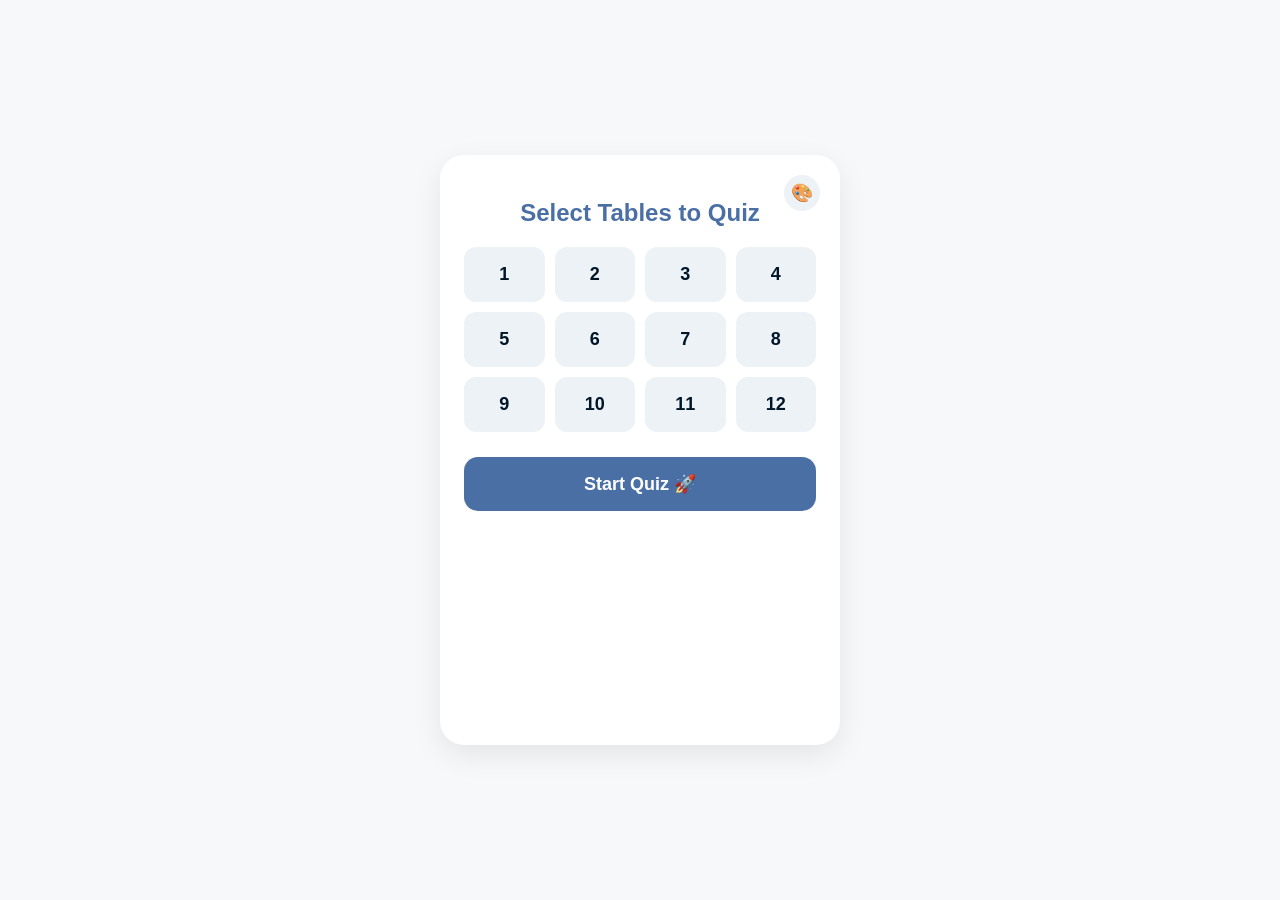
==== index.html @ 1abe31d7 "Add files via upload" ====
<!DOCTYPE html>
<html lang="en">
<head>
    <meta charset="UTF-8">
    <meta name="viewport" content="width=device-width, initial-scale=1.0, maximum-scale=1.0, user-scalable=no">
    <title>Math Mastery Pro</title>
    <style>
        :root {
            --primary: #4a6fa5;
            --success: #2ec4b6;
            --danger: #e71d36;
            --warning: #ff9f1c;
            --dark: #011627;
            --light: #f6f8fa;
            --card-bg: white;
            --text-color: #011627;
            --tile-bg: #edf2f7;
            --tile-text: #011627;
        }

        [data-theme="sunset"] {
            --primary: #e63946;
            --success: #2ec4b6;
            --warning: #ffb703;
            --light: #fae1dd;
            --card-bg: #ffffff;
            --text-color: #2b2d42;
            --tile-bg: #fcd5ce;
            --tile-text: #2b2d42;
        }

        [data-theme="forest"] {
            --primary: #2a9d8f;
            --success: #4bb543;
            --warning: #e9c46a;
            --light: #e8f5e9;
            --card-bg: #ffffff;
            --text-color: #1b4332;
            --tile-bg: #d8f3dc;
            --tile-text: #1b4332;
        }

        [data-theme="dark"] {
            --primary: #bb86fc;
            --success: #03dac6;
            --danger: #cf6679;
            --warning: #f48fb1;
            --light: #121212;
            --card-bg: #1e1e1e;
            --text-color: #ffffff;
            --tile-bg: #333333;
            --tile-text: #ffffff;
        }

        * {
            box-sizing: border-box;
            font-family: -apple-system, BlinkMacSystemFont, "Segoe UI", Roboto, sans-serif;
            margin: 0;
            padding: 0;
            -webkit-tap-highlight-color: transparent;
            transition: background-color 0.3s ease, color 0.3s ease;
        }

        body {
            background-color: var(--light);
            color: var(--text-color);
            display: flex;
            justify-content: center;
            align-items: center;
            min-height: 100vh;
            padding: 15px;
            overflow: hidden;
        }

        .app-container {
            background: var(--card-bg);
            width: 100%;
            max-width: 400px;
            border-radius: 24px;
            box-shadow: 0 10px 30px rgba(0,0,0,0.08);
            padding: 24px;
            position: relative;
            min-height: 590px;
            display: flex;
            flex-direction: column;
        }
    </style>
</head>
<head>
    <style>
        .header-menu {
            position: absolute;
            top: 20px;
            right: 20px;
            z-index: 100;
        }

        .menu-btn {
            background: var(--tile-bg);
            border: none;
            width: 36px;
            height: 36px;
            border-radius: 50%;
            font-size: 18px;
            cursor: pointer;
            display: flex;
            align-items: center;
            justify-content: center;
        }

        .dropdown-content {
            display: none;
            position: absolute;
            right: 0;
            top: 42px;
            background-color: var(--card-bg);
            min-width: 160px;
            box-shadow: 0px 8px 16px rgba(0,0,0,0.15);
            border-radius: 12px;
            overflow: hidden;
            border: 1px solid var(--tile-bg);
            z-index: 110;
        }

        .dropdown-content button {
            color: var(--text-color);
            padding: 12px 16px;
            display: block;
            background: none;
            border: none;
            width: 100%;
            text-align: left;
            font-size: 14px;
            cursor: pointer;
        }

        .dropdown-content button:hover {
            background-color: var(--tile-bg);
        }

        .dropdown-content .admin-panel-item {
            color: var(--primary) !important;
            border-top: 1px dashed var(--tile-bg);
            font-weight: bold;
        }

        .dropdown-content.show {
            display: block;
        }

        .screen {
            display: none;
            flex-direction: column;
            flex-grow: 1;
            margin-top: 20px;
        }

        .screen.active {
            display: flex;
        }

        h2 {
            text-align: center;
            margin-bottom: 20px;
            font-size: 24px;
            color: var(--primary);
        }

        .grid-container {
            display: grid;
            grid-template-columns: repeat(4, 1fr);
            gap: 10px;
            margin-bottom: 25px;
        }

        .num-tile {
            background: var(--tile-bg);
            color: var(--tile-text);
            border: 2px solid transparent;
            border-radius: 12px;
            padding: 15px 0;
            text-align: center;
            font-weight: bold;
            font-size: 18px;
            cursor: pointer;
        }

        .num-tile.selected {
            background: var(--primary);
            color: white;
            transform: scale(0.95);
        }

        .stats-bar {
            display: flex;
            justify-content: space-between;
            margin-bottom: 15px;
            font-weight: bold;
            background: var(--tile-bg);
            color: var(--text-color);
            padding: 10px 15px;
            border-radius: 12px;
        }
    </style>
</head>
<head>
    <style>
        .quiz-flex-wrapper {
            display: flex;
            flex-direction: column;
            justify-content: flex-start;
            flex-grow: 1;
        }

        .problem-display {
            font-size: 48px;
            font-weight: 800;
            text-align: center;
            margin: 15px 0;
            letter-spacing: 2px;
        }

        .input-wrapper {
            margin-bottom: 12px;
        }

        input[type="number"], input[type="text"] {
            border: 2px solid var(--tile-bg);
            background: var(--card-bg);
            color: var(--text-color);
            border-radius: 14px;
            outline: none;
        }

        input[type="number"] {
            width: 100%;
            padding: 14px;
            font-size: 24px;
            text-align: center;
        }

        input[type="number"]:focus, input[type="text"]:focus {
            border-color: var(--primary);
        }

        /* Responsive rows layout inside the parent configuration console screen */
        .admin-row {
            display: flex;
            justify-content: space-between;
            align-items: center;
            margin-bottom: 12px;
            font-size: 13px;
            gap: 8px;
        }

        .admin-row input.admin-val {
            width: 65px;
            padding: 6px;
            font-size: 13px;
            text-align: center;
            border-radius: 8px;
        }

        .admin-row input.admin-txt {
            flex-grow: 1;
            padding: 6px 10px;
            font-size: 13px;
            border-radius: 8px;
        }

        .hint-btn {
            background: none;
            color: var(--text-color);
            opacity: 0.7;
            border: 1px dashed var(--tile-bg);
            padding: 8px;
            font-size: 13px;
            border-radius: 8px;
            margin-bottom: 12px;
            cursor: pointer;
            display: inline-block;
        }

        .hint-text {
            text-align: center;
            font-size: 14px;
            color: var(--warning);
            font-weight: bold;
            min-height: 20px;
            margin-bottom: 10px;
        }

        .feedback {
            text-align: center;
            font-size: 18px;
            font-weight: bold;
            min-height: 27px;
            margin-bottom: 10px;
        }

        .shop-container-wrapper {
            flex-grow: 1;
            overflow-y: auto;
            margin-bottom: 15px;
        }

        .shop-item {
            display: flex;
            justify-content: space-between;
            align-items: center;
            background: var(--tile-bg);
            color: var(--text-color);
            padding: 12px;
            border-radius: 12px;
            margin-bottom: 8px;
        }

        .shop-item.unlocked {
            border: 1px solid var(--success);
            background: rgba(46, 196, 182, 0.1);
        }

        .badge {
            padding: 4px 8px;
            border-radius: 6px;
            font-size: 12px;
            font-weight: bold;
            white-space: nowrap;
        }

        .badge.locked { background: #cbd5e1; color: #64748b; }
        .badge.unlocked { background: var(--success); color: white; }

        button.action-btn {
            background: var(--primary);
            color: white;
            border: none;
            padding: 16px;
            border-radius: 14px;
            font-size: 18px;
            font-weight: bold;
            cursor: pointer;
            width: 100%;
            z-index: 10;
        }

        @keyframes shake { 0%, 100% { transform: translateX(0); } 20%, 60% { transform: translateX(-10px); } 40%, 80% { transform: translateX(10px); } }
        .animate-shake { animation: shake 0.4s ease-in-out; }
        @keyframes bounce-pop { 0% { transform: scale(0.3); opacity: 0; } 50% { transform: scale(1.1); opacity: 1; } 100% { transform: scale(1); } }
        .animate-pop { animation: bounce-pop 0.4s cubic-bezier(0.175, 0.885, 0.32, 1.275); }
        .particle { position: absolute; font-size: 24px; pointer-events: none; animation: floatUp 0.8s ease-out forwards; z-index: 10; }
        @keyframes floatUp { 0% { transform: translateY(0) scale(0.5); opacity: 1; } 100% { transform: translateY(-80px) scale(1.5); opacity: 0; } }
    </style>
</head>
<body ontouchstart="dismissKeyboard(event)">
<div class="app-container" id="app">
    <div class="header-menu">
        <button class="menu-btn" onclick="toggleMenu()">🎨</button>
        <div id="theme-dropdown" class="dropdown-content">
            <button onclick="setTheme('default')">🔵 Classic Blue</button>
            <button onclick="setTheme('sunset')">🌅 Sunset Minimal</button>
            <button onclick="setTheme('forest')">🌿 Forest Green</button>
            <button onclick="setTheme('dark')">🌙 Deep Dark</button>
            <button class="admin-panel-item" onclick="openAdminSettings()">⚙️ Admin Setup</button>
        </div>
    </div>

    <!-- SCREEN 1: FACTOR SELECTOR -->
    <div id="setup-screen" class="screen active">
        <h2>Select Tables to Quiz</h2>
        <div class="grid-container" id="grid"></div>
        <button class="action-btn" onclick="startQuiz()">Start Quiz 🚀</button>
    </div>

    <!-- SCREEN 2: ACTIVE UNBLOCKED QUIZ SCREEN -->
    <div id="quiz-screen" class="screen">
        <form class="quiz-flex-wrapper" onsubmit="handleFormSubmit(event)">
            <div class="stats-bar">
                <span>⭐ <span id="score-display">0</span> pts</span>
                <span id="retest-indicator" style="color: var(--danger); display:none;">🔄 Retest Zone</span>
                <span>Q: <span id="q-count">1</span>/<span id="q-total">10</span></span>
            </div>
            
            <div class="problem-display" id="problem">0 × 0</div>
            <div class="input-wrapper">
                <input type="number" id="answer-input" pattern="[0-9]*" inputmode="numeric" placeholder="Type answer & press Go...">
            </div>
            
            <div style="text-align: center;">
                <button type="button" class="hint-btn" id="hint-button" onclick="revealHint()">💡 Hint? (-1 pt)</button>
            </div>
            
            <button type="submit" class="action-btn" style="margin-bottom: 15px;">Submit Answer</button>
            
            <div class="hint-text" id="hint-display"></div>
            <div class="feedback" id="feedback"></div>
        </form>
    </div>

    <!-- SCREEN 3: COMPLETION BALANCES OVERVIEW -->
    <div id="reward-screen" class="screen">
        <h2>Quiz Complete!</h2>
        <div class="stats-bar" style="justify-content: center; font-size: 20px; gap: 10px; margin-bottom: 25px;">
            Total Balance: 💰 <span id="final-score">0</span> Points
        </div>
        <h3>Your Reward Milestones:</h3>
        <div id="shop-container" class="shop-container-wrapper"></div>
        <button class="action-btn" onclick="resetApp()">Practice Again 🔄</button>
    </div>

    <!-- SCREEN 4: ADVANCED ADMIN SYSTEM EDITOR -->
    <div id="admin-screen" class="screen">
        <h2>⚙️ Calibration Menu</h2>
        <div style="flex-grow: 1; overflow-y: auto; padding: 5px 2px;">
            <div class="admin-row"><strong>Feedback Hold (sec):</strong><input type="number" id="cfg-delay" class="admin-val" step="0.1" value="1.8"></div>
            <hr style="border: 0; border-top: 1px dashed var(--tile-bg); margin: 12px 0;">
            <p style="font-size: 13px; font-weight: bold; margin-bottom: 8px; opacity: 0.8;">Edit Rewards &amp; Targets:</p>
            <div class="admin-row"><input type="text" id="cfg-n1" class="admin-txt" value=""><input type="number" id="cfg-t1" class="admin-val" value="10"></div>
            <div class="admin-row"><input type="text" id="cfg-n2" class="admin-txt" value=""><input type="number" id="cfg-t2" class="admin-val" value="30"></div>
            <div class="admin-row"><input type="text" id="cfg-n3" class="admin-txt" value=""><input type="number" id="cfg-t3" class="admin-val" value="50"></div>
            <div class="admin-row"><input type="text" id="cfg-n4" class="admin-txt" value=""><input type="number" id="cfg-t4" class="admin-val" value="100"></div>
            <hr style="border: 0; border-top: 1px dashed var(--tile-bg); margin: 12px 0;">
            <button class="action-btn" style="background: var(--danger); padding: 12px; font-size: 14px; margin-bottom: 15px;" type="button" onclick="secureAdminClearPoints()">🛑 Reset All Point Data</button>
        </div>
        <button class="action-btn" type="button" onclick="saveAndExitAdmin()">Save & Exit Setup</button>
    </div>
</div>
<script>
    function dismissKeyboard(event) {
        const activeElement = document.activeElement;
        const inputField = document.getElementById('answer-input');
        if (activeElement && activeElement.tagName === 'INPUT' && event.target !== inputField && event.target.tagName !== 'BUTTON') {
            activeElement.blur();
        }
    }

    // Opens properly and fills custom string inputs cleanly
    function openAdminSettings() {
        document.getElementById("theme-dropdown").classList.remove("show");
        const entryPass = prompt("🔐 Enter Parent/Teacher Password:");
        
        if (entryPass === "1234") {
            const screens = document.querySelectorAll('.screen');
            screens.forEach(s => s.classList.remove('active'));
            
            // Map runtime states into form fields values
            document.getElementById('cfg-delay').value = (feedbackDelayDuration / 1000).toFixed(1);
            document.getElementById('cfg-n1').value = rewardShop[0].reward; document.getElementById('cfg-t1').value = rewardShop[0].points;
            document.getElementById('cfg-n2').value = rewardShop[1].reward; document.getElementById('cfg-t2').value = rewardShop[1].points;
            document.getElementById('cfg-n3').value = rewardShop[2].reward; document.getElementById('cfg-t3').value = rewardShop[2].points;
            document.getElementById('cfg-n4').value = rewardShop[3].reward; document.getElementById('cfg-t4').value = rewardShop[3].points;

            document.getElementById('admin-screen').classList.add('active');
        } else if (entryPass !== null) {
            alert("❌ Incorrect security access password.");
        }
    }

    // Handles absolute array updates mapping both strings and numerical thresholds safely
    function saveAndExitAdmin() {
        feedbackDelayDuration = parseFloat(document.getElementById('cfg-delay').value) * 1000;
        
        rewardShop[0].reward = document.getElementById('cfg-n1').value; rewardShop[0].points = parseInt(document.getElementById('cfg-t1').value);
        rewardShop[1].reward = document.getElementById('cfg-n2').value; rewardShop[1].points = parseInt(document.getElementById('cfg-t2').value);
        rewardShop[2].reward = document.getElementById('cfg-n3').value; rewardShop[2].points = parseInt(document.getElementById('cfg-t3').value);
        rewardShop[3].reward = document.getElementById('cfg-n4').value; rewardShop[3].points = parseInt(document.getElementById('cfg-t4').value);
        
        localStorage.setItem('cfg_feedback_delay', feedbackDelayDuration);
        localStorage.setItem('cfg_shop_models', JSON.stringify(rewardShop));

        alert("⚙️ Custom milestones and options updated successfully.");
        document.getElementById('admin-screen').classList.remove('active');
        document.getElementById('setup-screen').classList.add('active');
    }

    function secureAdminClearPoints() {
        const clearFinalConfirmation = confirm("💥 Clear current score metrics? Rewards will lock if balance falls below parameters.");
        if (clearFinalConfirmation) {
            currentScore = 0;
            localStorage.setItem('math_quiz_score', 0);
            document.getElementById('score-display').innerText = "0";
            document.getElementById('final-score').innerText = "0";
            renderShop();
            triggerHaptic('fail');
            alert("Balances cleared successfully.");
        }
    }

    function handleFormSubmit(event) { event.preventDefault(); submitAnswer(); }
    function toggleMenu() { document.getElementById("theme-dropdown").classList.toggle("show"); }
    function setTheme(themeName) { const docHtml = document.documentElement; if(themeName === 'default') { docHtml.removeAttribute('data-theme'); } else { docHtml.setAttribute('data-theme', themeName); } localStorage.setItem('math_quiz_theme', themeName); document.getElementById("theme-dropdown").classList.remove("show"); }
    const savedTheme = localStorage.getItem('math_quiz_theme') || 'default'; setTheme(savedTheme);
    
    window.onclick = function(event) { if (!event.target.matches('.menu-btn')) { const dropdowns = document.getElementsByClassName("dropdown-content"); for (let i = 0; i < dropdowns.length; i++) { let openDropdown = dropdowns[i]; if (openDropdown.classList.contains('show')) openDropdown.classList.remove('show'); } } }
    
    let audioCtx = null;
    function initAudio() { if (!audioCtx) audioCtx = new (window.AudioContext || window.webkitAudioContext)(); }
    function playSound(type) { initAudio(); if(!audioCtx) return; const osc = audioCtx.createOscillator(); const gain = audioCtx.createGain(); osc.connect(gain); gain.connect(audioCtx.destination); const now = audioCtx.currentTime; if (type === 'correct') { osc.frequency.setValueAtTime(523.25, now); osc.frequency.setValueAtTime(659.25, now + 0.1); gain.gain.setValueAtTime(0.3, now); gain.gain.exponentialRampToValueAtTime(0.01, now + 0.3); osc.start(now); osc.stop(now + 0.3); } else if (type === 'wrong') { osc.frequency.setValueAtTime(220, now); osc.frequency.setValueAtTime(147, now + 0.15); gain.gain.setValueAtTime(0.4, now); gain.gain.exponentialRampToValueAtTime(0.01, now + 0.4); osc.start(now); osc.stop(now + 0.4); } else if (type === 'bonus') { osc.frequency.setValueAtTime(587.33, now); osc.frequency.setValueAtTime(880, now + 0.08); osc.frequency.setValueAtTime(1174.66, now + 0.16); gain.gain.setValueAtTime(0.3, now); gain.gain.exponentialRampToValueAtTime(0.01, now + 0.4); osc.start(now); osc.stop(now + 0.4); } }
    function triggerHaptic(type) { if (!navigator.vibrate) return; if (type === 'success') navigator.vibrate(40); else if (type === 'fail') navigator.vibrate(200); else if (type === 'hint') navigator.vibrate(20); }
    function spawnParticle(text, color) { const container = document.getElementById('app'); const p = document.createElement('div'); p.className = 'particle'; p.innerText = text; p.style.color = color; p.style.left = '45%'; p.style.top = '30%'; container.appendChild(p); setTimeout(() => p.remove(), 800); }
    let selectedFactors = [], currentScore = parseInt(localStorage.getItem('math_quiz_score')) || 0, currentQuestionIndex = 0, currentAnswer = 0, currentF1 = 0, currentF2 = 0, questionStartTime = 0, usedHint = false, isCurrentRetest = false;
    let normalQuestionsPool = [], retestQueue = [];
    
    let feedbackDelayDuration = parseFloat(localStorage.getItem('cfg_feedback_delay')) || 1800;
    
    // Fallback baseline array initialization values
    let rewardShop = [
        { points: 10, reward: "🥉 Bronze Star Badge" },
        { points: 30, reward: "🍦 Ice Cream Treatment" },
        { points: 50, reward: "🎮 15 Mins Extra Screen Time" },
        { points: 100, reward: "🏆 Ultimate Math Grandmaster" }
    ];
    
    // Load custom array string descriptions and numbers from storage memories
    const loadedShopModels = localStorage.getItem('cfg_shop_models');
    if (loadedShopModels) {
        try {
            const parsedShop = JSON.parse(loadedShopModels);
            for(let m=0; m<4; m++) {
                if(parsedShop[m] !== undefined) {
                    rewardShop[m].reward = parsedShop[m].reward;
                    rewardShop[m].points = parsedShop[m].points;
                }
            }
        } catch(e) {}
    }

    const grid = document.getElementById('grid');
    for (let i = 1; i <= 12; i++) {
        const tile = document.createElement('div'); tile.className = 'num-tile'; tile.innerText = i;
        tile.onclick = () => { tile.classList.toggle('selected'); if (selectedFactors.includes(i)) { selectedFactors = selectedFactors.filter(n => n !== i); } else { selectedFactors.push(i); } };
        grid.appendChild(tile);
    }

    function startQuiz() {
        if (selectedFactors.length === 0) { alert("Please pick at least one number table to practice!"); return; }
        initAudio(); currentQuestionIndex = 0; retestQueue = []; normalQuestionsPool = [];
        for(let i=0; i<10; i++) { let f1 = selectedFactors[Math.floor(Math.random() * selectedFactors.length)]; let f2 = Math.floor(Math.random() * 12) + 1; normalQuestionsPool.push({f1: f1, f2: f2}); }
        document.getElementById('q-total').innerText = normalQuestionsPool.length; document.getElementById('setup-screen').classList.remove('active'); document.getElementById('quiz-screen').classList.add('active'); document.getElementById('score-display').innerText = currentScore;
        generateQuestion();
    }

    function generateQuestion() {
        document.getElementById('feedback').innerText = ""; document.getElementById('hint-display').innerText = ""; document.getElementById('problem').classList.remove('animate-pop', 'animate-shake');
        const inputField = document.getElementById('answer-input'); inputField.value = ""; inputField.focus(); usedHint = false; document.getElementById('hint-button').disabled = false;

        if (retestQueue.length > 0 && (Math.random() > 0.4 || normalQuestionsPool.length === 0)) {
            let problemItem = retestQueue.shift(); currentF1 = problemItem.f1; currentF2 = problemItem.f2; isCurrentRetest = true; document.getElementById('retest-indicator').style.display = "inline";
        } else if (normalQuestionsPool.length > 0) {
            currentQuestionIndex++; let problemItem = normalQuestionsPool.shift(); currentF1 = problemItem.f1; currentF2 = problemItem.f2; isCurrentRetest = false; document.getElementById('retest-indicator').style.display = "none"; document.getElementById('q-count').innerText = currentQuestionIndex;
        } else { endQuiz(); return; }
        
        currentAnswer = currentF1 * currentF2;
        if (Math.random() > 0.5) {
            document.getElementById('problem').innerText = `${currentF1} × ${currentF2}`;
        } else {
            document.getElementById('problem').innerText = `${currentF2} × ${currentF1}`;
        }
        document.getElementById('problem').classList.add('animate-pop'); questionStartTime = Date.now();
    }

    function revealHint() { if (usedHint) return; usedHint = true; document.getElementById('hint-button').disabled = true; triggerHaptic('hint'); document.getElementById('hint-display').innerText = `Think: ${currentF1} groups of ${currentF2}. (Tip: ${currentF1} × ${currentF2 - 1} = ${currentF1 * (currentF2 - 1)})`; }

    function submitAnswer() {
        const inputField = document.getElementById('answer-input'); const userAnswer = parseInt(inputField.value); const feedbackEl = document.getElementById('feedback'); const displayEl = document.getElementById('problem');
        if (isNaN(userAnswer)) return;
        
        inputField.blur(); 
        const timeTaken = (Date.now() - questionStartTime) / 1000; let pointsEarned = 0;

        if (userAnswer === currentAnswer) {
            if (usedHint) {
                feedbackEl.innerText = "✅ Correct with Hint! +1 Point"; feedbackEl.style.color = "var(--success)";
                pointsEarned = 1; playSound('correct');
            } else if (timeTaken <= 4.0) {
                feedbackEl.innerText = "⚡ Lightning Fast! +4 Points"; feedbackEl.style.color = "var(--warning)";
                pointsEarned = 4; playSound('bonus');
            } else {
                feedbackEl.innerText = "✅ Correct! +2 Points"; feedbackEl.style.color = "var(--success)";
                pointsEarned = 2; playSound('correct');
            }

            currentScore += pointsEarned; triggerHaptic('success');
            spawnParticle(`+${pointsEarned}`, pointsEarned === 4 ? 'var(--warning)' : 'var(--success)');
        } else {
            feedbackEl.innerText = `❌ Incorrect. Retest added.`; feedbackEl.style.color = "var(--danger)"; displayEl.classList.add('animate-shake'); playSound('wrong'); triggerHaptic('fail'); retestQueue.push({f1: currentF1, f2: currentF2});
        }
        document.getElementById('score-display').innerText = currentScore; localStorage.setItem('math_quiz_score', currentScore);
        setTimeout(generateQuestion, feedbackDelayDuration);
    }

    function endQuiz() { document.getElementById('quiz-screen').classList.remove('active'); document.getElementById('reward-screen').classList.add('active'); document.getElementById('final-score').innerText = currentScore; renderShop(); }
    function renderShop() { const container = document.getElementById('shop-container'); container.innerHTML = ""; rewardShop.forEach(item => { const isUnlocked = currentScore >= item.points; const div = document.createElement('div'); div.className = `shop-item ${isUnlocked ? 'unlocked' : ''}`; div.innerHTML = `<div><strong>${item.reward}</strong><br><small style='opacity: 0.7;'>Requires ${item.points} total points</small></div><span class="badge ${isUnlocked ? 'unlocked' : 'locked'}">${isUnlocked ? '🎉 UNLOCKED' : '🔒 LOCKED'}</span>`; container.appendChild(div); }); }
    function resetApp() { document.getElementById('reward-screen').classList.remove('active'); document.getElementById('setup-screen').classList.add('active'); }
</script>
</body>
</html>
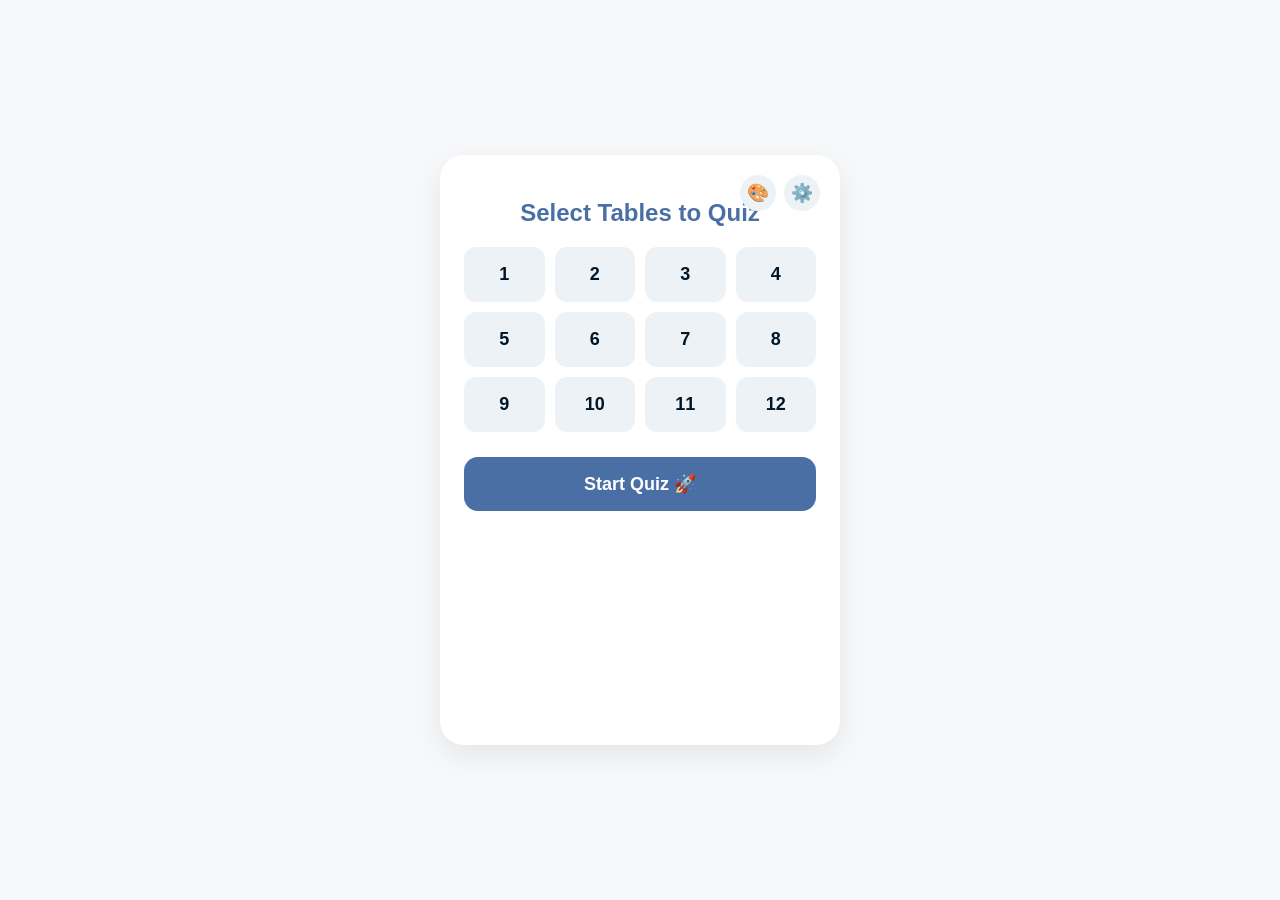
==== commit c14b8194: "feat: add minecraft background selector and audio toggle to UI" ====
--- a/index.html
+++ b/index.html
@@ -1,597 +1,97 @@
 <!DOCTYPE html>
 <html lang="en">
 <head>
-    <meta charset="UTF-8">
-    <meta name="viewport" content="width=device-width, initial-scale=1.0, maximum-scale=1.0, user-scalable=no">
-    <title>Math Mastery Pro</title>
-    <style>
-        :root {
-            --primary: #4a6fa5;
-            --success: #2ec4b6;
-            --danger: #e71d36;
-            --warning: #ff9f1c;
-            --dark: #011627;
-            --light: #f6f8fa;
-            --card-bg: white;
-            --text-color: #011627;
-            --tile-bg: #edf2f7;
-            --tile-text: #011627;
-        }
-
-        [data-theme="sunset"] {
-            --primary: #e63946;
-            --success: #2ec4b6;
-            --warning: #ffb703;
-            --light: #fae1dd;
-            --card-bg: #ffffff;
-            --text-color: #2b2d42;
-            --tile-bg: #fcd5ce;
-            --tile-text: #2b2d42;
-        }
-
-        [data-theme="forest"] {
-            --primary: #2a9d8f;
-            --success: #4bb543;
-            --warning: #e9c46a;
-            --light: #e8f5e9;
-            --card-bg: #ffffff;
-            --text-color: #1b4332;
-            --tile-bg: #d8f3dc;
-            --tile-text: #1b4332;
-        }
-
-        [data-theme="dark"] {
-            --primary: #bb86fc;
-            --success: #03dac6;
-            --danger: #cf6679;
-            --warning: #f48fb1;
-            --light: #121212;
-            --card-bg: #1e1e1e;
-            --text-color: #ffffff;
-            --tile-bg: #333333;
-            --tile-text: #ffffff;
-        }
-
-        * {
-            box-sizing: border-box;
-            font-family: -apple-system, BlinkMacSystemFont, "Segoe UI", Roboto, sans-serif;
-            margin: 0;
-            padding: 0;
-            -webkit-tap-highlight-color: transparent;
-            transition: background-color 0.3s ease, color 0.3s ease;
-        }
-
-        body {
-            background-color: var(--light);
-            color: var(--text-color);
-            display: flex;
-            justify-content: center;
-            align-items: center;
-            min-height: 100vh;
-            padding: 15px;
-            overflow: hidden;
-        }
-
-        .app-container {
-            background: var(--card-bg);
-            width: 100%;
-            max-width: 400px;
-            border-radius: 24px;
-            box-shadow: 0 10px 30px rgba(0,0,0,0.08);
-            padding: 24px;
-            position: relative;
-            min-height: 590px;
-            display: flex;
-            flex-direction: column;
-        }
-    </style>
-</head>
-<head>
-    <style>
-        .header-menu {
-            position: absolute;
-            top: 20px;
-            right: 20px;
-            z-index: 100;
-        }
-
-        .menu-btn {
-            background: var(--tile-bg);
-            border: none;
-            width: 36px;
-            height: 36px;
-            border-radius: 50%;
-            font-size: 18px;
-            cursor: pointer;
-            display: flex;
-            align-items: center;
-            justify-content: center;
-        }
-
-        .dropdown-content {
-            display: none;
-            position: absolute;
-            right: 0;
-            top: 42px;
-            background-color: var(--card-bg);
-            min-width: 160px;
-            box-shadow: 0px 8px 16px rgba(0,0,0,0.15);
-            border-radius: 12px;
-            overflow: hidden;
-            border: 1px solid var(--tile-bg);
-            z-index: 110;
-        }
-
-        .dropdown-content button {
-            color: var(--text-color);
-            padding: 12px 16px;
-            display: block;
-            background: none;
-            border: none;
-            width: 100%;
-            text-align: left;
-            font-size: 14px;
-            cursor: pointer;
-        }
-
-        .dropdown-content button:hover {
-            background-color: var(--tile-bg);
-        }
-
-        .dropdown-content .admin-panel-item {
-            color: var(--primary) !important;
-            border-top: 1px dashed var(--tile-bg);
-            font-weight: bold;
-        }
-
-        .dropdown-content.show {
-            display: block;
-        }
-
-        .screen {
-            display: none;
-            flex-direction: column;
-            flex-grow: 1;
-            margin-top: 20px;
-        }
-
-        .screen.active {
-            display: flex;
-        }
-
-        h2 {
-            text-align: center;
-            margin-bottom: 20px;
-            font-size: 24px;
-            color: var(--primary);
-        }
-
-        .grid-container {
-            display: grid;
-            grid-template-columns: repeat(4, 1fr);
-            gap: 10px;
-            margin-bottom: 25px;
-        }
-
-        .num-tile {
-            background: var(--tile-bg);
-            color: var(--tile-text);
-            border: 2px solid transparent;
-            border-radius: 12px;
-            padding: 15px 0;
-            text-align: center;
-            font-weight: bold;
-            font-size: 18px;
-            cursor: pointer;
-        }
-
-        .num-tile.selected {
-            background: var(--primary);
-            color: white;
-            transform: scale(0.95);
-        }
-
-        .stats-bar {
-            display: flex;
-            justify-content: space-between;
-            margin-bottom: 15px;
-            font-weight: bold;
-            background: var(--tile-bg);
-            color: var(--text-color);
-            padding: 10px 15px;
-            border-radius: 12px;
-        }
-    </style>
-</head>
-<head>
-    <style>
-        .quiz-flex-wrapper {
-            display: flex;
-            flex-direction: column;
-            justify-content: flex-start;
-            flex-grow: 1;
-        }
-
-        .problem-display {
-            font-size: 48px;
-            font-weight: 800;
-            text-align: center;
-            margin: 15px 0;
-            letter-spacing: 2px;
-        }
-
-        .input-wrapper {
-            margin-bottom: 12px;
-        }
-
-        input[type="number"], input[type="text"] {
-            border: 2px solid var(--tile-bg);
-            background: var(--card-bg);
-            color: var(--text-color);
-            border-radius: 14px;
-            outline: none;
-        }
-
-        input[type="number"] {
-            width: 100%;
-            padding: 14px;
-            font-size: 24px;
-            text-align: center;
-        }
-
-        input[type="number"]:focus, input[type="text"]:focus {
-            border-color: var(--primary);
-        }
-
-        /* Responsive rows layout inside the parent configuration console screen */
-        .admin-row {
-            display: flex;
-            justify-content: space-between;
-            align-items: center;
-            margin-bottom: 12px;
-            font-size: 13px;
-            gap: 8px;
-        }
-
-        .admin-row input.admin-val {
-            width: 65px;
-            padding: 6px;
-            font-size: 13px;
-            text-align: center;
-            border-radius: 8px;
-        }
-
-        .admin-row input.admin-txt {
-            flex-grow: 1;
-            padding: 6px 10px;
-            font-size: 13px;
-            border-radius: 8px;
-        }
-
-        .hint-btn {
-            background: none;
-            color: var(--text-color);
-            opacity: 0.7;
-            border: 1px dashed var(--tile-bg);
-            padding: 8px;
-            font-size: 13px;
-            border-radius: 8px;
-            margin-bottom: 12px;
-            cursor: pointer;
-            display: inline-block;
-        }
-
-        .hint-text {
-            text-align: center;
-            font-size: 14px;
-            color: var(--warning);
-            font-weight: bold;
-            min-height: 20px;
-            margin-bottom: 10px;
-        }
-
-        .feedback {
-            text-align: center;
-            font-size: 18px;
-            font-weight: bold;
-            min-height: 27px;
-            margin-bottom: 10px;
-        }
-
-        .shop-container-wrapper {
-            flex-grow: 1;
-            overflow-y: auto;
-            margin-bottom: 15px;
-        }
-
-        .shop-item {
-            display: flex;
-            justify-content: space-between;
-            align-items: center;
-            background: var(--tile-bg);
-            color: var(--text-color);
-            padding: 12px;
-            border-radius: 12px;
-            margin-bottom: 8px;
-        }
-
-        .shop-item.unlocked {
-            border: 1px solid var(--success);
-            background: rgba(46, 196, 182, 0.1);
-        }
-
-        .badge {
-            padding: 4px 8px;
-            border-radius: 6px;
-            font-size: 12px;
-            font-weight: bold;
-            white-space: nowrap;
-        }
-
-        .badge.locked { background: #cbd5e1; color: #64748b; }
-        .badge.unlocked { background: var(--success); color: white; }
-
-        button.action-btn {
-            background: var(--primary);
-            color: white;
-            border: none;
-            padding: 16px;
-            border-radius: 14px;
-            font-size: 18px;
-            font-weight: bold;
-            cursor: pointer;
-            width: 100%;
-            z-index: 10;
-        }
-
-        @keyframes shake { 0%, 100% { transform: translateX(0); } 20%, 60% { transform: translateX(-10px); } 40%, 80% { transform: translateX(10px); } }
-        .animate-shake { animation: shake 0.4s ease-in-out; }
-        @keyframes bounce-pop { 0% { transform: scale(0.3); opacity: 0; } 50% { transform: scale(1.1); opacity: 1; } 100% { transform: scale(1); } }
-        .animate-pop { animation: bounce-pop 0.4s cubic-bezier(0.175, 0.885, 0.32, 1.275); }
-        .particle { position: absolute; font-size: 24px; pointer-events: none; animation: floatUp 0.8s ease-out forwards; z-index: 10; }
-        @keyframes floatUp { 0% { transform: translateY(0) scale(0.5); opacity: 1; } 100% { transform: translateY(-80px) scale(1.5); opacity: 0; } }
-    </style>
+  <meta charset="utf-8" />
+  <meta name="viewport" content="width=device-width,initial-scale=1.0,maximum-scale=1.0,user-scalable=no" />
+  <title>Math Mastery Pro</title>
+  <link rel="stylesheet" href="styles.css" />
 </head>
 <body ontouchstart="dismissKeyboard(event)">
-<div class="app-container" id="app">
+  <div class="app-container" id="app">
     <div class="header-menu">
-        <button class="menu-btn" onclick="toggleMenu()">🎨</button>
-        <div id="theme-dropdown" class="dropdown-content">
-            <button onclick="setTheme('default')">🔵 Classic Blue</button>
-            <button onclick="setTheme('sunset')">🌅 Sunset Minimal</button>
-            <button onclick="setTheme('forest')">🌿 Forest Green</button>
-            <button onclick="setTheme('dark')">🌙 Deep Dark</button>
-            <button class="admin-panel-item" onclick="openAdminSettings()">⚙️ Admin Setup</button>
-        </div>
+      <button class="bg-toggle-btn" id="bg-toggle-btn" aria-haspopup="true" aria-expanded="false" title="Change background">🎨</button>
+      <div id="bg-dropdown" class="bg-dropdown" role="menu" aria-label="Background selector"></div>
+      
+      <button class="menu-btn" id="menu-button" aria-haspopup="true" aria-expanded="false">⚙️</button>
+      <div id="theme-dropdown" class="dropdown-content" role="menu" aria-label="Theme and Admin menu">
+        <button type="button" data-theme="default">🔵 Classic Blue</button>
+        <button type="button" data-theme="sunset">🌅 Sunset Minimal</button>
+        <button type="button" data-theme="forest">🌿 Forest Green</button>
+        <button type="button" data-theme="dark">🌙 Deep Dark</button>
+        <button type="button" data-theme="minecraft">⛏️ Minecraft</button>
+        <button class="admin-panel-item" id="open-admin" type="button">⚙️ Admin Setup</button>
+      </div>
     </div>
 
     <!-- SCREEN 1: FACTOR SELECTOR -->
-    <div id="setup-screen" class="screen active">
-        <h2>Select Tables to Quiz</h2>
-        <div class="grid-container" id="grid"></div>
-        <button class="action-btn" onclick="startQuiz()">Start Quiz 🚀</button>
+    <div id="setup-screen" class="screen active" aria-hidden="false">
+      <h2>Select Tables to Quiz</h2>
+      <div class="grid-container" id="grid" role="grid" aria-label="Choose tables"></div>
+      <button class="action-btn" id="start-btn" type="button">Start Quiz 🚀</button>
     </div>
 
-    <!-- SCREEN 2: ACTIVE UNBLOCKED QUIZ SCREEN -->
-    <div id="quiz-screen" class="screen">
-        <form class="quiz-flex-wrapper" onsubmit="handleFormSubmit(event)">
-            <div class="stats-bar">
-                <span>⭐ <span id="score-display">0</span> pts</span>
-                <span id="retest-indicator" style="color: var(--danger); display:none;">🔄 Retest Zone</span>
-                <span>Q: <span id="q-count">1</span>/<span id="q-total">10</span></span>
-            </div>
-            
-            <div class="problem-display" id="problem">0 × 0</div>
-            <div class="input-wrapper">
-                <input type="number" id="answer-input" pattern="[0-9]*" inputmode="numeric" placeholder="Type answer & press Go...">
-            </div>
-            
-            <div style="text-align: center;">
-                <button type="button" class="hint-btn" id="hint-button" onclick="revealHint()">💡 Hint? (-1 pt)</button>
-            </div>
-            
-            <button type="submit" class="action-btn" style="margin-bottom: 15px;">Submit Answer</button>
-            
-            <div class="hint-text" id="hint-display"></div>
-            <div class="feedback" id="feedback"></div>
-        </form>
+    <!-- SCREEN 2: ACTIVE QUIZ SCREEN -->
+    <div id="quiz-screen" class="screen" aria-hidden="true">
+      <form class="quiz-flex-wrapper" id="quiz-form" onsubmit="return false;">
+        <div class="stats-bar">
+          <span>⭐ <span id="score-display">0</span> pts</span>
+          <span id="retest-indicator" style="color: var(--danger); display:none;">🔄 Retest Zone</span>
+          <span>Q: <span id="q-count">1</span>/<span id="q-total">10</span></span>
+        </div>
+
+        <div class="problem-display" id="problem">0 × 0</div>
+        <div class="input-wrapper">
+          <input type="number" id="answer-input" pattern="[0-9]*" inputmode="numeric" placeholder="Type answer & press Go..." aria-label="Answer input">
+        </div>
+
+        <div style="text-align: center;">
+          <button type="button" class="hint-btn" id="hint-button">💡 Hint? (-1 pt)</button>
+        </div>
+
+        <div style="margin-top:8px;">
+          <button id="submit-btn" class="action-btn" type="button">Submit Answer</button>
+        </div>
+
+        <div class="hint-text" id="hint-display" aria-live="polite"></div>
+        <div class="feedback" id="feedback" aria-live="polite"></div>
+      </form>
     </div>
 
     <!-- SCREEN 3: COMPLETION BALANCES OVERVIEW -->
-    <div id="reward-screen" class="screen">
-        <h2>Quiz Complete!</h2>
-        <div class="stats-bar" style="justify-content: center; font-size: 20px; gap: 10px; margin-bottom: 25px;">
-            Total Balance: 💰 <span id="final-score">0</span> Points
-        </div>
-        <h3>Your Reward Milestones:</h3>
-        <div id="shop-container" class="shop-container-wrapper"></div>
-        <button class="action-btn" onclick="resetApp()">Practice Again 🔄</button>
+    <div id="reward-screen" class="screen" aria-hidden="true">
+      <h2>Quiz Complete!</h2>
+      <div class="stats-bar" style="justify-content: center; font-size: 20px; gap: 10px; margin-bottom: 25px;">
+        Total Balance: 💰 <span id="final-score">0</span> Points
+      </div>
+      <h3>Your Reward Milestones:</h3>
+      <div id="shop-container" class="shop-container-wrapper" tabindex="0"></div>
+      <button class="action-btn" id="again-btn" type="button">Practice Again 🔄</button>
     </div>
 
-    <!-- SCREEN 4: ADVANCED ADMIN SYSTEM EDITOR -->
-    <div id="admin-screen" class="screen">
-        <h2>⚙️ Calibration Menu</h2>
-        <div style="flex-grow: 1; overflow-y: auto; padding: 5px 2px;">
-            <div class="admin-row"><strong>Feedback Hold (sec):</strong><input type="number" id="cfg-delay" class="admin-val" step="0.1" value="1.8"></div>
-            <hr style="border: 0; border-top: 1px dashed var(--tile-bg); margin: 12px 0;">
-            <p style="font-size: 13px; font-weight: bold; margin-bottom: 8px; opacity: 0.8;">Edit Rewards &amp; Targets:</p>
-            <div class="admin-row"><input type="text" id="cfg-n1" class="admin-txt" value=""><input type="number" id="cfg-t1" class="admin-val" value="10"></div>
-            <div class="admin-row"><input type="text" id="cfg-n2" class="admin-txt" value=""><input type="number" id="cfg-t2" class="admin-val" value="30"></div>
-            <div class="admin-row"><input type="text" id="cfg-n3" class="admin-txt" value=""><input type="number" id="cfg-t3" class="admin-val" value="50"></div>
-            <div class="admin-row"><input type="text" id="cfg-n4" class="admin-txt" value=""><input type="number" id="cfg-t4" class="admin-val" value="100"></div>
-            <hr style="border: 0; border-top: 1px dashed var(--tile-bg); margin: 12px 0;">
-            <button class="action-btn" style="background: var(--danger); padding: 12px; font-size: 14px; margin-bottom: 15px;" type="button" onclick="secureAdminClearPoints()">🛑 Reset All Point Data</button>
+    <!-- SCREEN 4: ADMIN -->
+    <div id="admin-screen" class="screen" aria-hidden="true">
+      <h2>⚙️ Calibration Menu</h2>
+      <div style="flex-grow: 1; overflow-y: auto; padding: 5px 2px;">
+        <div class="admin-row"><strong>Feedback Hold (sec):</strong><input type="number" id="cfg-delay" class="admin-val" step="0.1" value="1.8"></div>
+        <hr style="border: 0; border-top: 1px dashed var(--tile-bg); margin: 12px 0;">
+        <p style="font-size: 13px; font-weight: bold; margin-bottom: 8px; opacity: 0.8;">Audio Settings:</p>
+        <div class="admin-row">
+          <label for="cfg-audio-toggle" style="flex-grow: 1;">Enable Minecraft Audio</label>
+          <input type="checkbox" id="cfg-audio-toggle" style="width: auto; margin-right: 10px;">
         </div>
-        <button class="action-btn" type="button" onclick="saveAndExitAdmin()">Save & Exit Setup</button>
+        <hr style="border: 0; border-top: 1px dashed var(--tile-bg); margin: 12px 0;">
+        <p style="font-size: 13px; font-weight: bold; margin-bottom: 8px; opacity: 0.8;">Edit Rewards &amp; Targets:</p>
+        <div class="admin-row"><input type="text" id="cfg-n1" class="admin-txt" value=""><input type="number" id="cfg-t1" class="admin-val" value="10"></div>
+        <div class="admin-row"><input type="text" id="cfg-n2" class="admin-txt" value=""><input type="number" id="cfg-t2" class="admin-val" value="30"></div>
+        <div class="admin-row"><input type="text" id="cfg-n3" class="admin-txt" value=""><input type="number" id="cfg-t3" class="admin-val" value="50"></div>
+        <div class="admin-row"><input type="text" id="cfg-n4" class="admin-txt" value=""><input type="number" id="cfg-t4" class="admin-val" value="100"></div>
+        <hr style="border: 0; border-top: 1px dashed var(--tile-bg); margin: 12px 0;">
+        <button class="action-btn" id="clear-points" style="background: var(--danger); padding: 12px; font-size: 14px;" type="button">🛑 Reset All Points</button>
+      </div>
+      <button class="action-btn" id="save-admin" type="button">Save & Exit Setup</button>
     </div>
-</div>
-<script>
-    function dismissKeyboard(event) {
-        const activeElement = document.activeElement;
-        const inputField = document.getElementById('answer-input');
-        if (activeElement && activeElement.tagName === 'INPUT' && event.target !== inputField && event.target.tagName !== 'BUTTON') {
-            activeElement.blur();
-        }
-    }
+  </div>
 
-    // Opens properly and fills custom string inputs cleanly
-    function openAdminSettings() {
-        document.getElementById("theme-dropdown").classList.remove("show");
-        const entryPass = prompt("🔐 Enter Parent/Teacher Password:");
-        
-        if (entryPass === "1234") {
-            const screens = document.querySelectorAll('.screen');
-            screens.forEach(s => s.classList.remove('active'));
-            
-            // Map runtime states into form fields values
-            document.getElementById('cfg-delay').value = (feedbackDelayDuration / 1000).toFixed(1);
-            document.getElementById('cfg-n1').value = rewardShop[0].reward; document.getElementById('cfg-t1').value = rewardShop[0].points;
-            document.getElementById('cfg-n2').value = rewardShop[1].reward; document.getElementById('cfg-t2').value = rewardShop[1].points;
-            document.getElementById('cfg-n3').value = rewardShop[2].reward; document.getElementById('cfg-t3').value = rewardShop[2].points;
-            document.getElementById('cfg-n4').value = rewardShop[3].reward; document.getElementById('cfg-t4').value = rewardShop[3].points;
-
-            document.getElementById('admin-screen').classList.add('active');
-        } else if (entryPass !== null) {
-            alert("❌ Incorrect security access password.");
-        }
-    }
-
-    // Handles absolute array updates mapping both strings and numerical thresholds safely
-    function saveAndExitAdmin() {
-        feedbackDelayDuration = parseFloat(document.getElementById('cfg-delay').value) * 1000;
-        
-        rewardShop[0].reward = document.getElementById('cfg-n1').value; rewardShop[0].points = parseInt(document.getElementById('cfg-t1').value);
-        rewardShop[1].reward = document.getElementById('cfg-n2').value; rewardShop[1].points = parseInt(document.getElementById('cfg-t2').value);
-        rewardShop[2].reward = document.getElementById('cfg-n3').value; rewardShop[2].points = parseInt(document.getElementById('cfg-t3').value);
-        rewardShop[3].reward = document.getElementById('cfg-n4').value; rewardShop[3].points = parseInt(document.getElementById('cfg-t4').value);
-        
-        localStorage.setItem('cfg_feedback_delay', feedbackDelayDuration);
-        localStorage.setItem('cfg_shop_models', JSON.stringify(rewardShop));
-
-        alert("⚙️ Custom milestones and options updated successfully.");
-        document.getElementById('admin-screen').classList.remove('active');
-        document.getElementById('setup-screen').classList.add('active');
-    }
-
-    function secureAdminClearPoints() {
-        const clearFinalConfirmation = confirm("💥 Clear current score metrics? Rewards will lock if balance falls below parameters.");
-        if (clearFinalConfirmation) {
-            currentScore = 0;
-            localStorage.setItem('math_quiz_score', 0);
-            document.getElementById('score-display').innerText = "0";
-            document.getElementById('final-score').innerText = "0";
-            renderShop();
-            triggerHaptic('fail');
-            alert("Balances cleared successfully.");
-        }
-    }
-
-    function handleFormSubmit(event) { event.preventDefault(); submitAnswer(); }
-    function toggleMenu() { document.getElementById("theme-dropdown").classList.toggle("show"); }
-    function setTheme(themeName) { const docHtml = document.documentElement; if(themeName === 'default') { docHtml.removeAttribute('data-theme'); } else { docHtml.setAttribute('data-theme', themeName); } localStorage.setItem('math_quiz_theme', themeName); document.getElementById("theme-dropdown").classList.remove("show"); }
-    const savedTheme = localStorage.getItem('math_quiz_theme') || 'default'; setTheme(savedTheme);
-    
-    window.onclick = function(event) { if (!event.target.matches('.menu-btn')) { const dropdowns = document.getElementsByClassName("dropdown-content"); for (let i = 0; i < dropdowns.length; i++) { let openDropdown = dropdowns[i]; if (openDropdown.classList.contains('show')) openDropdown.classList.remove('show'); } } }
-    
-    let audioCtx = null;
-    function initAudio() { if (!audioCtx) audioCtx = new (window.AudioContext || window.webkitAudioContext)(); }
-    function playSound(type) { initAudio(); if(!audioCtx) return; const osc = audioCtx.createOscillator(); const gain = audioCtx.createGain(); osc.connect(gain); gain.connect(audioCtx.destination); const now = audioCtx.currentTime; if (type === 'correct') { osc.frequency.setValueAtTime(523.25, now); osc.frequency.setValueAtTime(659.25, now + 0.1); gain.gain.setValueAtTime(0.3, now); gain.gain.exponentialRampToValueAtTime(0.01, now + 0.3); osc.start(now); osc.stop(now + 0.3); } else if (type === 'wrong') { osc.frequency.setValueAtTime(220, now); osc.frequency.setValueAtTime(147, now + 0.15); gain.gain.setValueAtTime(0.4, now); gain.gain.exponentialRampToValueAtTime(0.01, now + 0.4); osc.start(now); osc.stop(now + 0.4); } else if (type === 'bonus') { osc.frequency.setValueAtTime(587.33, now); osc.frequency.setValueAtTime(880, now + 0.08); osc.frequency.setValueAtTime(1174.66, now + 0.16); gain.gain.setValueAtTime(0.3, now); gain.gain.exponentialRampToValueAtTime(0.01, now + 0.4); osc.start(now); osc.stop(now + 0.4); } }
-    function triggerHaptic(type) { if (!navigator.vibrate) return; if (type === 'success') navigator.vibrate(40); else if (type === 'fail') navigator.vibrate(200); else if (type === 'hint') navigator.vibrate(20); }
-    function spawnParticle(text, color) { const container = document.getElementById('app'); const p = document.createElement('div'); p.className = 'particle'; p.innerText = text; p.style.color = color; p.style.left = '45%'; p.style.top = '30%'; container.appendChild(p); setTimeout(() => p.remove(), 800); }
-    let selectedFactors = [], currentScore = parseInt(localStorage.getItem('math_quiz_score')) || 0, currentQuestionIndex = 0, currentAnswer = 0, currentF1 = 0, currentF2 = 0, questionStartTime = 0, usedHint = false, isCurrentRetest = false;
-    let normalQuestionsPool = [], retestQueue = [];
-    
-    let feedbackDelayDuration = parseFloat(localStorage.getItem('cfg_feedback_delay')) || 1800;
-    
-    // Fallback baseline array initialization values
-    let rewardShop = [
-        { points: 10, reward: "🥉 Bronze Star Badge" },
-        { points: 30, reward: "🍦 Ice Cream Treatment" },
-        { points: 50, reward: "🎮 15 Mins Extra Screen Time" },
-        { points: 100, reward: "🏆 Ultimate Math Grandmaster" }
-    ];
-    
-    // Load custom array string descriptions and numbers from storage memories
-    const loadedShopModels = localStorage.getItem('cfg_shop_models');
-    if (loadedShopModels) {
-        try {
-            const parsedShop = JSON.parse(loadedShopModels);
-            for(let m=0; m<4; m++) {
-                if(parsedShop[m] !== undefined) {
-                    rewardShop[m].reward = parsedShop[m].reward;
-                    rewardShop[m].points = parsedShop[m].points;
-                }
-            }
-        } catch(e) {}
-    }
-
-    const grid = document.getElementById('grid');
-    for (let i = 1; i <= 12; i++) {
-        const tile = document.createElement('div'); tile.className = 'num-tile'; tile.innerText = i;
-        tile.onclick = () => { tile.classList.toggle('selected'); if (selectedFactors.includes(i)) { selectedFactors = selectedFactors.filter(n => n !== i); } else { selectedFactors.push(i); } };
-        grid.appendChild(tile);
-    }
-
-    function startQuiz() {
-        if (selectedFactors.length === 0) { alert("Please pick at least one number table to practice!"); return; }
-        initAudio(); currentQuestionIndex = 0; retestQueue = []; normalQuestionsPool = [];
-        for(let i=0; i<10; i++) { let f1 = selectedFactors[Math.floor(Math.random() * selectedFactors.length)]; let f2 = Math.floor(Math.random() * 12) + 1; normalQuestionsPool.push({f1: f1, f2: f2}); }
-        document.getElementById('q-total').innerText = normalQuestionsPool.length; document.getElementById('setup-screen').classList.remove('active'); document.getElementById('quiz-screen').classList.add('active'); document.getElementById('score-display').innerText = currentScore;
-        generateQuestion();
-    }
-
-    function generateQuestion() {
-        document.getElementById('feedback').innerText = ""; document.getElementById('hint-display').innerText = ""; document.getElementById('problem').classList.remove('animate-pop', 'animate-shake');
-        const inputField = document.getElementById('answer-input'); inputField.value = ""; inputField.focus(); usedHint = false; document.getElementById('hint-button').disabled = false;
-
-        if (retestQueue.length > 0 && (Math.random() > 0.4 || normalQuestionsPool.length === 0)) {
-            let problemItem = retestQueue.shift(); currentF1 = problemItem.f1; currentF2 = problemItem.f2; isCurrentRetest = true; document.getElementById('retest-indicator').style.display = "inline";
-        } else if (normalQuestionsPool.length > 0) {
-            currentQuestionIndex++; let problemItem = normalQuestionsPool.shift(); currentF1 = problemItem.f1; currentF2 = problemItem.f2; isCurrentRetest = false; document.getElementById('retest-indicator').style.display = "none"; document.getElementById('q-count').innerText = currentQuestionIndex;
-        } else { endQuiz(); return; }
-        
-        currentAnswer = currentF1 * currentF2;
-        if (Math.random() > 0.5) {
-            document.getElementById('problem').innerText = `${currentF1} × ${currentF2}`;
-        } else {
-            document.getElementById('problem').innerText = `${currentF2} × ${currentF1}`;
-        }
-        document.getElementById('problem').classList.add('animate-pop'); questionStartTime = Date.now();
-    }
-
-    function revealHint() { if (usedHint) return; usedHint = true; document.getElementById('hint-button').disabled = true; triggerHaptic('hint'); document.getElementById('hint-display').innerText = `Think: ${currentF1} groups of ${currentF2}. (Tip: ${currentF1} × ${currentF2 - 1} = ${currentF1 * (currentF2 - 1)})`; }
-
-    function submitAnswer() {
-        const inputField = document.getElementById('answer-input'); const userAnswer = parseInt(inputField.value); const feedbackEl = document.getElementById('feedback'); const displayEl = document.getElementById('problem');
-        if (isNaN(userAnswer)) return;
-        
-        inputField.blur(); 
-        const timeTaken = (Date.now() - questionStartTime) / 1000; let pointsEarned = 0;
-
-        if (userAnswer === currentAnswer) {
-            if (usedHint) {
-                feedbackEl.innerText = "✅ Correct with Hint! +1 Point"; feedbackEl.style.color = "var(--success)";
-                pointsEarned = 1; playSound('correct');
-            } else if (timeTaken <= 4.0) {
-                feedbackEl.innerText = "⚡ Lightning Fast! +4 Points"; feedbackEl.style.color = "var(--warning)";
-                pointsEarned = 4; playSound('bonus');
-            } else {
-                feedbackEl.innerText = "✅ Correct! +2 Points"; feedbackEl.style.color = "var(--success)";
-                pointsEarned = 2; playSound('correct');
-            }
-
-            currentScore += pointsEarned; triggerHaptic('success');
-            spawnParticle(`+${pointsEarned}`, pointsEarned === 4 ? 'var(--warning)' : 'var(--success)');
-        } else {
-            feedbackEl.innerText = `❌ Incorrect. Retest added.`; feedbackEl.style.color = "var(--danger)"; displayEl.classList.add('animate-shake'); playSound('wrong'); triggerHaptic('fail'); retestQueue.push({f1: currentF1, f2: currentF2});
-        }
-        document.getElementById('score-display').innerText = currentScore; localStorage.setItem('math_quiz_score', currentScore);
-        setTimeout(generateQuestion, feedbackDelayDuration);
-    }
-
-    function endQuiz() { document.getElementById('quiz-screen').classList.remove('active'); document.getElementById('reward-screen').classList.add('active'); document.getElementById('final-score').innerText = currentScore; renderShop(); }
-    function renderShop() { const container = document.getElementById('shop-container'); container.innerHTML = ""; rewardShop.forEach(item => { const isUnlocked = currentScore >= item.points; const div = document.createElement('div'); div.className = `shop-item ${isUnlocked ? 'unlocked' : ''}`; div.innerHTML = `<div><strong>${item.reward}</strong><br><small style='opacity: 0.7;'>Requires ${item.points} total points</small></div><span class="badge ${isUnlocked ? 'unlocked' : 'locked'}">${isUnlocked ? '🎉 UNLOCKED' : '🔒 LOCKED'}</span>`; container.appendChild(div); }); }
-    function resetApp() { document.getElementById('reward-screen').classList.remove('active'); document.getElementById('setup-screen').classList.add('active'); }
-</script>
+  <script src="script.js"></script>
 </body>
 </html>
--- a/styles.css
+++ b/styles.css
@@ -0,0 +1,466 @@
+:root {
+  --primary: #4a6fa5;
+  --success: #2ec4b6;
+  --danger: #e71d36;
+  --warning: #ff9f1c;
+  --dark: #011627;
+  --light: #f6f8fa;
+  --card-bg: white;
+  --text-color: #011627;
+  --tile-bg: #edf2f7;
+  --tile-text: #011627;
+}
+
+[data-theme="sunset"] {
+  --primary: #e63946;
+  --success: #2ec4b6;
+  --warning: #ffb703;
+  --light: #fae1dd;
+  --card-bg: #ffffff;
+  --text-color: #2b2d42;
+  --tile-bg: #fcd5ce;
+  --tile-text: #2b2d42;
+}
+
+[data-theme="forest"] {
+  --primary: #2a9d8f;
+  --success: #4bb543;
+  --warning: #e9c46a;
+  --light: #e8f5e9;
+  --card-bg: #ffffff;
+  --text-color: #1b4332;
+  --tile-bg: #d8f3dc;
+  --tile-text: #1b4332;
+}
+
+[data-theme="dark"] {
+  --primary: #bb86fc;
+  --success: #03dac6;
+  --danger: #cf6679;
+  --warning: #f48fb1;
+  --light: #121212;
+  --card-bg: #1e1e1e;
+  --text-color: #ffffff;
+  --tile-bg: #333333;
+  --tile-text: #ffffff;
+}
+
+[data-theme="minecraft"] {
+  --primary: #2d5016;
+  --success: #5fd381;
+  --danger: #e74c3c;
+  --warning: #f39c12;
+  --dark: #1a1a1a;
+  --light: #8b8b8b;
+  --card-bg: #3d3d3d;
+  --text-color: #ffffff;
+  --tile-bg: #4d4d4d;
+  --tile-text: #ffffff;
+}
+
+* {
+  box-sizing: border-box;
+  font-family: -apple-system, BlinkMacSystemFont, "Segoe UI", Roboto, sans-serif;
+  margin: 0;
+  padding: 0;
+  -webkit-tap-highlight-color: transparent;
+  transition: background-color 0.3s ease, color 0.3s ease;
+}
+
+body {
+  background-color: var(--light);
+  color: var(--text-color);
+  display: flex;
+  justify-content: center;
+  align-items: center;
+  min-height: 100vh;
+  padding: 15px;
+  background-size: cover;
+  background-position: center;
+  background-attachment: fixed;
+  position: relative;
+}
+
+body::before {
+  content: '';
+  position: fixed;
+  top: 0;
+  left: 0;
+  width: 100%;
+  height: 100%;
+  background-image: var(--bg-image);
+  background-size: cover;
+  background-position: center;
+  background-attachment: fixed;
+  z-index: -1;
+}
+
+.app-container {
+  background: var(--card-bg);
+  width: 100%;
+  max-width: 400px;
+  border-radius: 24px;
+  box-shadow: 0 10px 30px rgba(0,0,0,0.08);
+  padding: 24px;
+  position: relative;
+  min-height: 590px;
+  display: flex;
+  flex-direction: column;
+}
+
+[data-theme="minecraft"] .app-container {
+  border: 4px solid #2d5016;
+  box-shadow: inset 0 0 0 2px #5fd381;
+}
+
+.header-menu {
+  position: absolute;
+  top: 20px;
+  right: 20px;
+  z-index: 100;
+  display: flex;
+  gap: 8px;
+}
+
+.menu-btn {
+  background: var(--tile-bg);
+  border: none;
+  width: 36px;
+  height: 36px;
+  border-radius: 50%;
+  font-size: 18px;
+  cursor: pointer;
+  display: flex;
+  align-items: center;
+  justify-content: center;
+}
+
+[data-theme="minecraft"] .menu-btn {
+  border: 2px solid #2d5016;
+}
+
+.bg-toggle-btn {
+  background: var(--tile-bg);
+  border: none;
+  width: 36px;
+  height: 36px;
+  border-radius: 50%;
+  font-size: 18px;
+  cursor: pointer;
+  display: flex;
+  align-items: center;
+  justify-content: center;
+}
+
+[data-theme="minecraft"] .bg-toggle-btn {
+  border: 2px solid #2d5016;
+}
+
+.dropdown-content {
+  display: none;
+  position: absolute;
+  right: 0;
+  top: 42px;
+  background-color: var(--card-bg);
+  min-width: 160px;
+  box-shadow: 0px 8px 16px rgba(0,0,0,0.15);
+  border-radius: 12px;
+  overflow: hidden;
+  border: 1px solid var(--tile-bg);
+  z-index: 110;
+}
+
+.dropdown-content button {
+  color: var(--text-color);
+  padding: 12px 16px;
+  display: block;
+  background: none;
+  border: none;
+  width: 100%;
+  text-align: left;
+  font-size: 14px;
+  cursor: pointer;
+}
+
+.dropdown-content button:hover {
+  background-color: var(--tile-bg);
+}
+
+.dropdown-content .admin-panel-item {
+  color: var(--primary) !important;
+  border-top: 1px dashed var(--tile-bg);
+  font-weight: bold;
+}
+
+.dropdown-content.show {
+  display: block;
+}
+
+.bg-dropdown {
+  display: none;
+  position: absolute;
+  right: 50px;
+  top: 42px;
+  background-color: var(--card-bg);
+  min-width: 200px;
+  box-shadow: 0px 8px 16px rgba(0,0,0,0.15);
+  border-radius: 12px;
+  overflow: hidden;
+  border: 1px solid var(--tile-bg);
+  z-index: 110;
+  max-height: 300px;
+  overflow-y: auto;
+}
+
+.bg-dropdown button {
+  color: var(--text-color);
+  padding: 12px 16px;
+  display: block;
+  background: none;
+  border: none;
+  width: 100%;
+  text-align: left;
+  font-size: 13px;
+  cursor: pointer;
+}
+
+.bg-dropdown button:hover {
+  background-color: var(--tile-bg);
+}
+
+.bg-dropdown.show {
+  display: block;
+}
+
+.screen {
+  display: none;
+  flex-direction: column;
+  flex-grow: 1;
+  margin-top: 20px;
+}
+
+.screen.active {
+  display: flex;
+}
+
+h2 {
+  text-align: center;
+  margin-bottom: 20px;
+  font-size: 24px;
+  color: var(--primary);
+}
+
+[data-theme="minecraft"] h2 {
+  font-family: 'Arial', sans-serif;
+  font-weight: bold;
+  text-shadow: 2px 2px 0px rgba(0,0,0,0.5);
+}
+
+.grid-container {
+  display: grid;
+  grid-template-columns: repeat(4, 1fr);
+  gap: 10px;
+  margin-bottom: 25px;
+}
+
+.num-tile {
+  background: var(--tile-bg);
+  color: var(--tile-text);
+  border: 2px solid transparent;
+  border-radius: 12px;
+  padding: 15px 0;
+  text-align: center;
+  font-weight: bold;
+  font-size: 18px;
+  cursor: pointer;
+  user-select: none;
+}
+
+[data-theme="minecraft"] .num-tile {
+  border: 2px solid #2d5016;
+}
+
+.num-tile[aria-pressed="true"] {
+  background: var(--primary);
+  color: white;
+  transform: scale(0.95);
+}
+
+.stats-bar {
+  display: flex;
+  justify-content: space-between;
+  margin-bottom: 15px;
+  font-weight: bold;
+  background: var(--tile-bg);
+  color: var(--text-color);
+  padding: 10px 15px;
+  border-radius: 12px;
+}
+
+[data-theme="minecraft"] .stats-bar {
+  border: 2px solid #2d5016;
+}
+
+.quiz-flex-wrapper {
+  display: flex;
+  flex-direction: column;
+  justify-content: flex-start;
+  flex-grow: 1;
+}
+
+.problem-display {
+  font-size: 48px;
+  font-weight: 800;
+  text-align: center;
+  margin: 15px 0;
+  letter-spacing: 2px;
+}
+
+[data-theme="minecraft"] .problem-display {
+  font-family: 'Arial', sans-serif;
+  text-shadow: 2px 2px 0px rgba(0,0,0,0.5);
+}
+
+.input-wrapper {
+  margin-bottom: 12px;
+}
+
+input[type="number"], input[type="text"] {
+  border: 2px solid var(--tile-bg);
+  background: var(--card-bg);
+  color: var(--text-color);
+  border-radius: 14px;
+  outline: none;
+}
+
+input[type="number"] {
+  width: 100%;
+  padding: 14px;
+  font-size: 24px;
+  text-align: center;
+}
+
+input[type="number"]:focus, input[type="text"]:focus {
+  border-color: var(--primary);
+}
+
+.admin-row {
+  display: flex;
+  justify-content: space-between;
+  align-items: center;
+  margin-bottom: 12px;
+  font-size: 13px;
+  gap: 8px;
+}
+
+.admin-row input.admin-val {
+  width: 65px;
+  padding: 6px;
+  font-size: 13px;
+  text-align: center;
+  border-radius: 8px;
+}
+
+.admin-row input.admin-txt {
+  flex-grow: 1;
+  padding: 6px 10px;
+  font-size: 13px;
+  border-radius: 8px;
+}
+
+.hint-btn {
+  background: none;
+  color: var(--text-color);
+  opacity: 0.9;
+  border: 1px dashed var(--tile-bg);
+  padding: 8px;
+  font-size: 13px;
+  border-radius: 8px;
+  margin-bottom: 12px;
+  cursor: pointer;
+  display: inline-block;
+}
+
+.hint-text {
+  text-align: center;
+  font-size: 14px;
+  color: var(--warning);
+  font-weight: bold;
+  min-height: 20px;
+  margin-bottom: 10px;
+}
+
+.feedback {
+  text-align: center;
+  font-size: 18px;
+  font-weight: bold;
+  min-height: 27px;
+  margin-bottom: 10px;
+}
+
+.shop-container-wrapper {
+  flex-grow: 1;
+  overflow-y: auto;
+  margin-bottom: 15px;
+}
+
+.shop-item {
+  display: flex;
+  justify-content: space-between;
+  align-items: center;
+  background: var(--tile-bg);
+  color: var(--text-color);
+  padding: 12px;
+  border-radius: 12px;
+  margin-bottom: 8px;
+}
+
+.shop-item.unlocked {
+  border: 1px solid var(--success);
+  background: rgba(46, 196, 182, 0.1);
+}
+
+.badge {
+  padding: 4px 8px;
+  border-radius: 6px;
+  font-size: 12px;
+  font-weight: bold;
+  white-space: nowrap;
+}
+
+.badge.locked { background: #cbd5e1; color: #64748b; }
+.badge.unlocked { background: var(--success); color: white; }
+
+button.action-btn {
+  background: var(--primary);
+  color: white;
+  border: none;
+  padding: 16px;
+  border-radius: 14px;
+  font-size: 18px;
+  font-weight: bold;
+  cursor: pointer;
+  width: 100%;
+  z-index: 10;
+}
+
+[data-theme="minecraft"] button.action-btn {
+  border: 3px solid #2d5016;
+  font-family: 'Arial', sans-serif;
+}
+
+@keyframes shake { 0%, 100% { transform: translateX(0); } 20%, 60% { transform: translateX(-10px); } 40%, 80% { transform: translateX(10px); } }
+.animate-shake { animation: shake 0.4s ease-in-out; }
+
+@keyframes bounce-pop { 0% { transform: scale(0.3); opacity: 0; } 50% { transform: scale(1.1); opacity: 1; } 100% { transform: scale(1); } }
+.animate-pop { animation: bounce-pop 0.4s cubic-bezier(0.175, 0.885, 0.32, 1.275); }
+
+.particle { position: absolute; font-size: 24px; pointer-events: none; animation: floatUp 0.8s ease-out forwards; z-index: 10; }
+
+@keyframes floatUp { 0% { transform: translateY(0) scale(0.5); opacity: 1; } 100% { transform: translateY(-80px) scale(1.5); opacity: 0; } }
+
+/* small screens adjustments */
+@media (max-height: 700px) {
+  .app-container { min-height: 480px; }
+  .problem-display { font-size: 36px; }
+}
